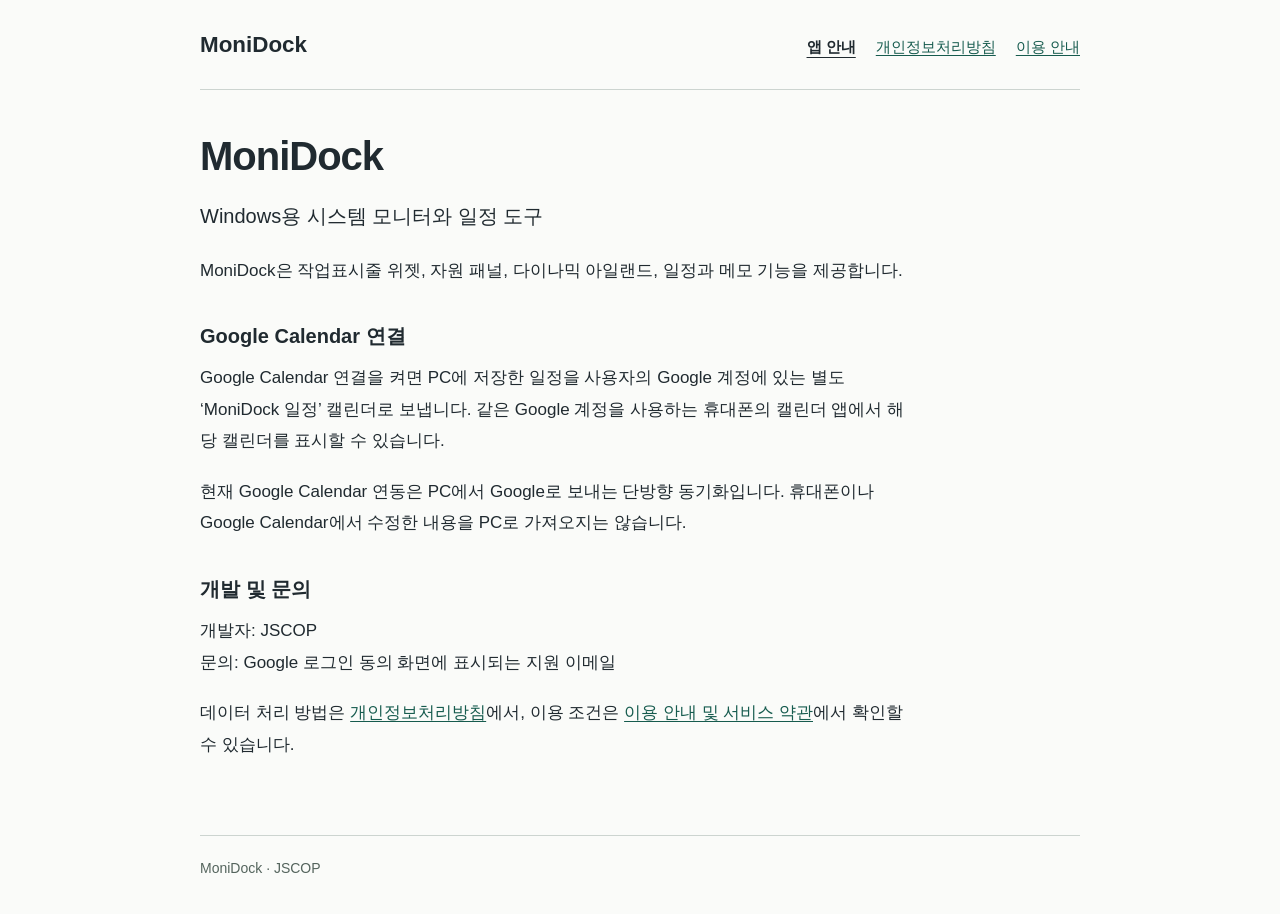
==== index.html @ 50fb7d40 "Publish MoniDock app and privacy information" ====
<!doctype html>
<html lang="ko">
<head>
  <meta charset="utf-8">
  <meta name="viewport" content="width=device-width, initial-scale=1">
  <meta name="description" content="Windows용 시스템 모니터와 일정 도구 MoniDock의 Google Calendar 연동 안내입니다.">
  <title>MoniDock — 앱 안내</title>
  <link rel="stylesheet" href="style.css">
</head>
<body>
  <header><a class="brand" href="./">MoniDock</a><nav aria-label="문서"><a href="./" aria-current="page">앱 안내</a><a href="privacy.html">개인정보처리방침</a><a href="terms.html">이용 안내</a></nav></header>
  <main>
    <h1>MoniDock</h1>
    <p class="lead">Windows용 시스템 모니터와 일정 도구</p>
    <p>MoniDock은 작업표시줄 위젯, 자원 패널, 다이나믹 아일랜드, 일정과 메모 기능을 제공합니다.</p>
    <h2>Google Calendar 연결</h2>
    <p>Google Calendar 연결을 켜면 PC에 저장한 일정을 사용자의 Google 계정에 있는 별도 ‘MoniDock 일정’ 캘린더로 보냅니다. 같은 Google 계정을 사용하는 휴대폰의 캘린더 앱에서 해당 캘린더를 표시할 수 있습니다.</p>
    <p>현재 Google Calendar 연동은 PC에서 Google로 보내는 단방향 동기화입니다. 휴대폰이나 Google Calendar에서 수정한 내용을 PC로 가져오지는 않습니다.</p>
    <h2>개발 및 문의</h2>
    <p>개발자: JSCOP<br>문의: Google 로그인 동의 화면에 표시되는 지원 이메일</p>
    <p>데이터 처리 방법은 <a href="privacy.html">개인정보처리방침</a>에서, 이용 조건은 <a href="terms.html">이용 안내 및 서비스 약관</a>에서 확인할 수 있습니다.</p>
  </main>
  <footer>MoniDock · JSCOP</footer>
</body>
</html>
---- style.css ----
:root { color-scheme: light; font-family: "Segoe UI", "Malgun Gothic", sans-serif; color: #202a30; background: #fafbf9; }
* { box-sizing: border-box; }
body { margin: 0 auto; max-width: 58rem; padding: 0 1.5rem; line-height: 1.85; }
header { padding: 1.5rem 0; border-bottom: 1px solid #ccd4d0; display: flex; align-items: baseline; justify-content: space-between; gap: 1rem; flex-wrap: wrap; }
.brand { font-size: 1.4rem; font-weight: 700; text-decoration: none; color: #202a30; }
nav { display: flex; gap: 1.25rem; flex-wrap: wrap; font-size: .95rem; }
nav [aria-current] { color: #202a30; font-weight: 700; text-underline-offset: .3em; }
main { max-width: 45rem; padding: 2.5rem 0 3.5rem; font-size: 1.0625rem; overflow-wrap: anywhere; }
h1 { font-size: clamp(1.75rem, 4vw, 2.5rem); line-height: 1.3; letter-spacing: -.025em; margin: 0 0 1rem; }
h2 { font-size: 1.25rem; line-height: 1.5; margin: 2.2rem 0 .7rem; }
p { margin: 0 0 1.2rem; }
a { color: #165b4e; text-underline-offset: .2em; }
a:hover { text-decoration-thickness: 2px; }
a:focus-visible { outline: 2px solid #165b4e; outline-offset: 4px; }
.lead { font-size: 1.25rem; }
.date { color: #54645d; font-size: .95rem; margin-bottom: 2rem; }
code { font-size: .95em; }
footer { border-top: 1px solid #ccd4d0; padding: 1.25rem 0 2rem; font-size: .875rem; color: #54645d; }
@media (max-width: 480px) { body { padding: 0 1.1rem; } nav { gap: .85rem; } main { padding-top: 2rem; } }
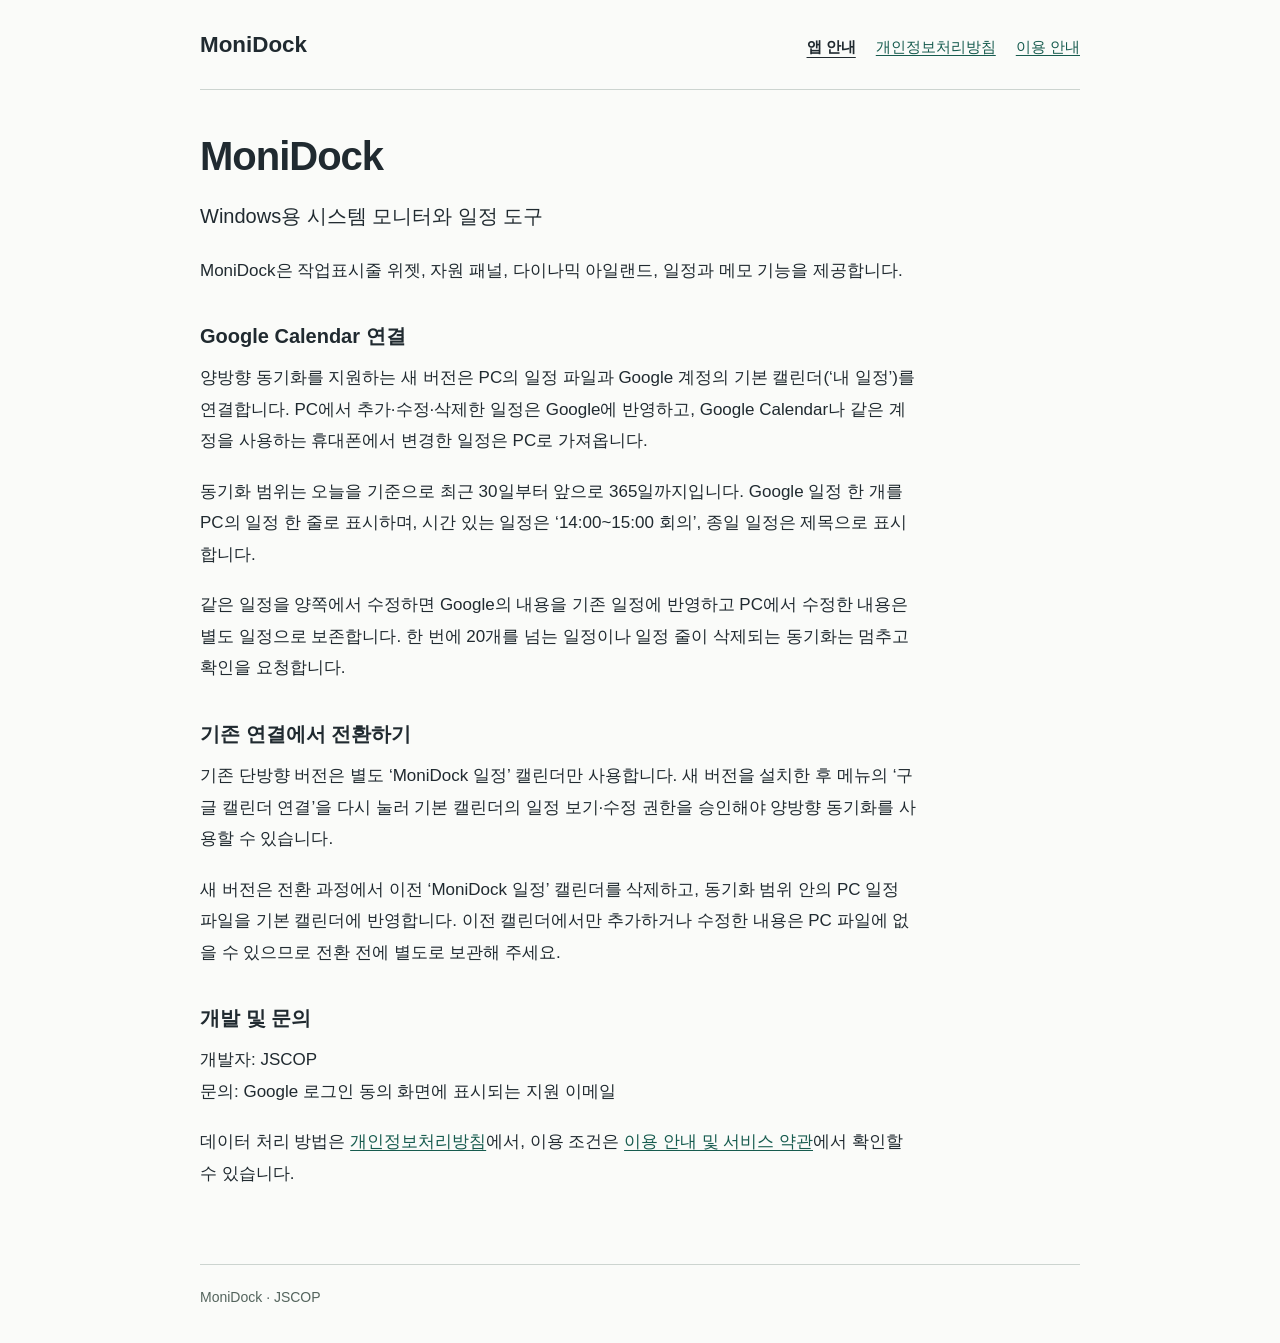
==== commit b7bbfa04: "Document primary calendar two-way synchronization and permissions" ====
--- a/index.html
+++ b/index.html
@@ -14,8 +14,12 @@
     <p class="lead">Windows용 시스템 모니터와 일정 도구</p>
     <p>MoniDock은 작업표시줄 위젯, 자원 패널, 다이나믹 아일랜드, 일정과 메모 기능을 제공합니다.</p>
     <h2>Google Calendar 연결</h2>
-    <p>Google Calendar 연결을 켜면 PC에 저장한 일정을 사용자의 Google 계정에 있는 별도 ‘MoniDock 일정’ 캘린더로 보냅니다. 같은 Google 계정을 사용하는 휴대폰의 캘린더 앱에서 해당 캘린더를 표시할 수 있습니다.</p>
-    <p>현재 Google Calendar 연동은 PC에서 Google로 보내는 단방향 동기화입니다. 휴대폰이나 Google Calendar에서 수정한 내용을 PC로 가져오지는 않습니다.</p>
+    <p>양방향 동기화를 지원하는 새 버전은 PC의 일정 파일과 Google 계정의 기본 캘린더(‘내 일정’)를 연결합니다. PC에서 추가·수정·삭제한 일정은 Google에 반영하고, Google Calendar나 같은 계정을 사용하는 휴대폰에서 변경한 일정은 PC로 가져옵니다.</p>
+    <p>동기화 범위는 오늘을 기준으로 최근 30일부터 앞으로 365일까지입니다. Google 일정 한 개를 PC의 일정 한 줄로 표시하며, 시간 있는 일정은 ‘14:00~15:00 회의’, 종일 일정은 제목으로 표시합니다.</p>
+    <p>같은 일정을 양쪽에서 수정하면 Google의 내용을 기존 일정에 반영하고 PC에서 수정한 내용은 별도 일정으로 보존합니다. 한 번에 20개를 넘는 일정이나 일정 줄이 삭제되는 동기화는 멈추고 확인을 요청합니다.</p>
+    <h2>기존 연결에서 전환하기</h2>
+    <p>기존 단방향 버전은 별도 ‘MoniDock 일정’ 캘린더만 사용합니다. 새 버전을 설치한 후 메뉴의 ‘구글 캘린더 연결’을 다시 눌러 기본 캘린더의 일정 보기·수정 권한을 승인해야 양방향 동기화를 사용할 수 있습니다.</p>
+    <p>새 버전은 전환 과정에서 이전 ‘MoniDock 일정’ 캘린더를 삭제하고, 동기화 범위 안의 PC 일정 파일을 기본 캘린더에 반영합니다. 이전 캘린더에서만 추가하거나 수정한 내용은 PC 파일에 없을 수 있으므로 전환 전에 별도로 보관해 주세요.</p>
     <h2>개발 및 문의</h2>
     <p>개발자: JSCOP<br>문의: Google 로그인 동의 화면에 표시되는 지원 이메일</p>
     <p>데이터 처리 방법은 <a href="privacy.html">개인정보처리방침</a>에서, 이용 조건은 <a href="terms.html">이용 안내 및 서비스 약관</a>에서 확인할 수 있습니다.</p>
